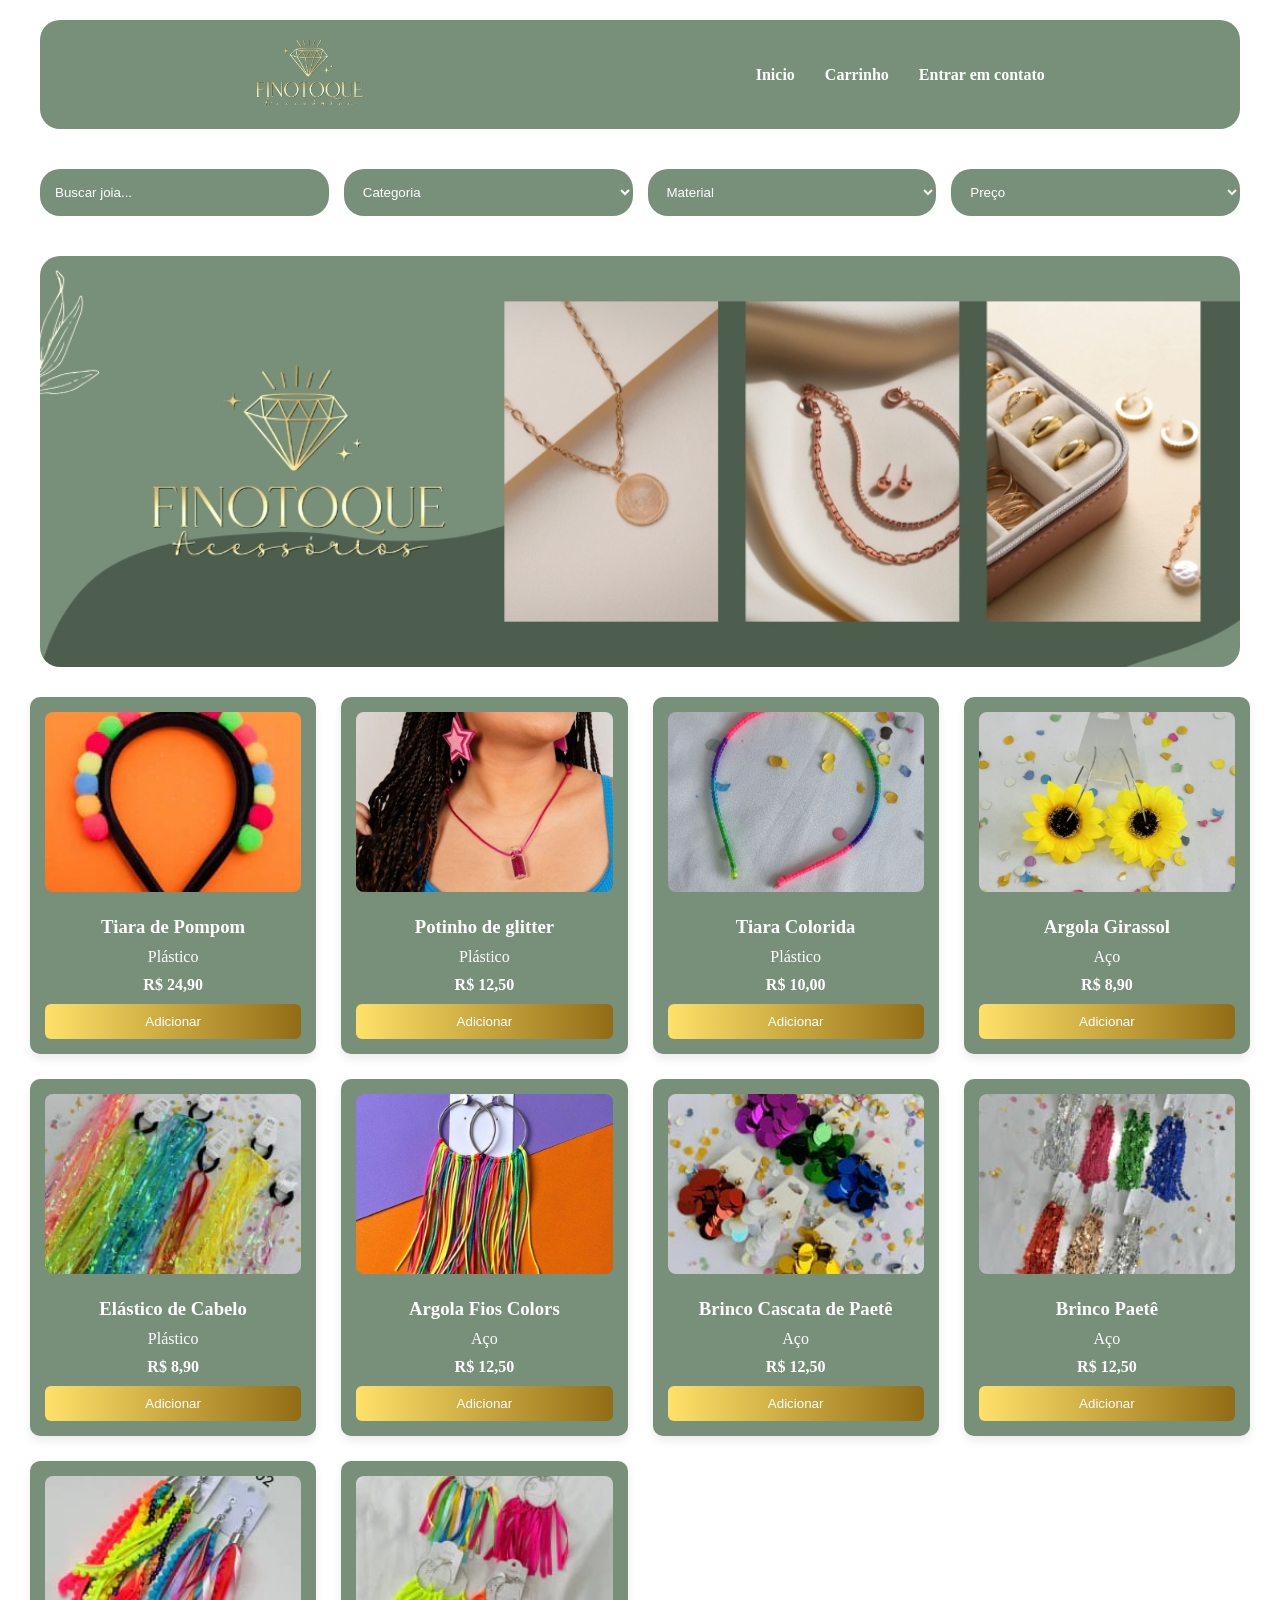
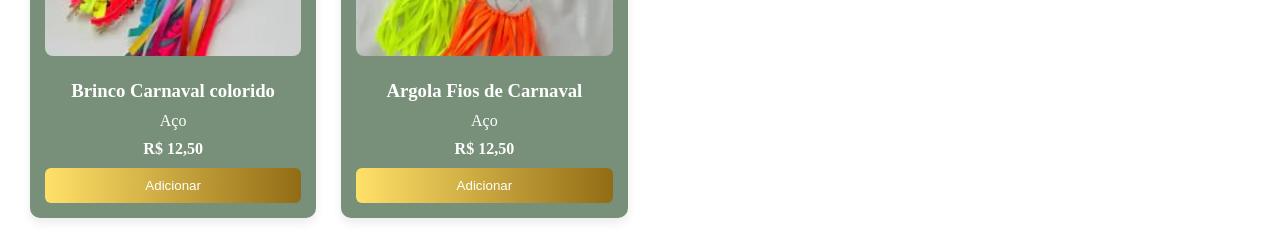
==== index.html @ a7746e14 "Adicionando Arquivos iniciais Ainda falta as animações e funcionalidades" ====
<!DOCTYPE html>
<html lang="pt-BR">
<head>
    <meta charset="UTF-8">
    <title>Finotoque Acessórios | Semijoias</title>
    <meta name="viewport" content="width=device-width, initial-scale=1.0">
    <link rel="stylesheet" href="css/style.css">
</head>
<body>

    <!-- Navbar -->
        <nav class="nav">
            <a href="#inicio" class="logo"><img src="img/logo.png" alt="Logo Finotoque Acessórios"></a>

            <button class="hamburguer"></button>

            <ul class="nav-list">
                <li><a href="index.html" class="roxo page">Inicio</a></li>
                <li><a href="cart.html" class="roxo">Carrinho</a></li>
                <li><a class="roxo abrir-modal">Entrar em contato</a></li>
            </ul>
        </nav>

<!-- FILTROS -->
<section class="filters">
    <input type="text" id="searchInput" placeholder="Buscar joia..." onkeyup="filterProducts()">

    <select id="categoryFilter" onchange="filterProducts()">
        <option value="">Categoria</option>
        <option value="anel">Anéis</option>
        <option value="colar">Colares</option>
        <option value="brinco">Brincos</option>
        <option value="pulseira">Pulseiras</option>
        <option value="tiara">Tiara</option>
    </select>

    <select id="materialFilter" onchange="filterProducts()">
        <option value="">Material</option>
        <option value="ouro">Folheado a Ouro</option>
        <option value="prata">Prata</option>
        <option value="aco">Aço Inox</option>
        <option value="plastico">Plástico</option>
    </select>

    <select id="priceFilter" onchange="filterProducts()">
        <option value="">Preço</option>
        <option value="0-100">Até R$100</option>
        <option value="100-200">R$100 a R$200</option>
        <option value="200+">Acima de R$200</option>
    </select>
</section>

<!-- Header -->
    <header class="header">
        <img src="img/banner.jpg" alt="Banner Finotoque Acessórios">
    </header>

<!-- PRODUTOS -->
<main class="products-grid">

    <div class="product-card"
        data-name="Tiara de Pompom"
        data-category="tiara"
        data-material="plastico"
        data-price="24.90">

        <div class="product-img"><img src="img/produtos/tiaradepompom.png" alt=""></div>
        <h3>Tiara de Pompom</h3>
        <p>Plástico</p>
        <span>R$ 24,90</span>
        <button class="adicionar" onclick="addToCart('Tiara de Pompom', 24.90)">Adicionar</button>
    </div>

    <div class="product-card"
        data-name="Potinho de glitter"
        data-category="tiara"
        data-material="plastico"
        data-price="12.50">

        <div class="product-img"><img src="img/produtos/Potinhodeglitter .png" alt=""></div>
        <h3>Potinho de glitter</h3>
        <p>Plástico</p>
        <span>R$ 12,50</span>
        <button class="adicionar" onclick="addToCart('Potinho de glitter', 12.5)">Adicionar</button>
    </div>

    <div class="product-card"
        data-name="Tiara Colorida"
        data-category="tiara"
        data-material="plastico"
        data-price="10">

        <div class="product-img"><img src="img/produtos/TiaraColorida.png" alt=""></div>
        <h3>Tiara Colorida</h3>
        <p>Plástico</p>
        <span>R$ 10,00</span>
        <button class="adicionar" onclick="addToCart('Tiara Colorida', 10)">Adicionar</button>
    </div>

    <div class="product-card"
        data-name="Argola Girassol"
        data-category="brinco"
        data-material="aço"
        data-price="8.9">

        <div class="product-img"><img src="img/produtos/ArgolaGirassol.png" alt=""></div>
        <h3>Argola Girassol</h3>
        <p>Aço</p>
        <span>R$ 8,90</span>
        <button class="adicionar" onclick="addToCart('Argola Girassol', 8.9)">Adicionar</button>
    </div>

    <div class="product-card"
        data-name="Elástico de Cabelo"
        data-category="tiara"
        data-material="plastico"
        data-price="8.9">

        <div class="product-img"><img src="img/produtos/ElasticoCabelo.png" alt=""></div>
        <h3>Elástico de Cabelo</h3>
        <p>Plástico</p>
        <span>R$ 8,90</span>
        <button class="adicionar" onclick="addToCart('Elástico de Cabelo', 8.9)">Adicionar</button>
    </div>

    <div class="product-card"
        data-name="Argola Fios Colors"
        data-category="brinco"
        data-material="aço"
        data-price="12.5">

        <div class="product-img"><img src="img/produtos/ArgolaFilColors.png" alt=""></div>
        <h3>Argola Fios Colors</h3>
        <p>Aço</p>
        <span>R$ 12,50</span>
        <button class="adicionar" onclick="addToCart('Argola Fios Colors', 12.5)">Adicionar</button>
    </div>

    <div class="product-card"
        data-name="Brinco Cascata de Paetê"
        data-category="brinco"
        data-material="aço"
        data-price="12.5">

        <div class="product-img"><img src="img/produtos/Brinco Cascata de paetê.png" alt=""></div>
        <h3>Brinco Cascata de Paetê</h3>
        <p>Aço</p>
        <span>R$ 12,50</span>
        <button class="adicionar" onclick="addToCart('Brinco Cascata de Paetê', 12.5)">Adicionar</button>
    </div>

    <div class="product-card"
        data-name="Brinco Paetê"
        data-category="brinco"
        data-material="aço"
        data-price="12.5">

        <div class="product-img"><img src="img/produtos/Brinco paetê .png" alt=""></div>
        <h3>Brinco Paetê</h3>
        <p>Aço</p>
        <span>R$ 12,50</span>
        <button class="adicionar" onclick="addToCart('Brinco Paetê', 12.5)">Adicionar</button>
    </div>

    <div class="product-card"
        data-name="Brinco Carnaval colorido "
        data-category="brinco"
        data-material="aço"
        data-price="12.5">

        <div class="product-img"><img src="img/produtos/Brinco Carnaval colorido .png" alt=""></div>
        <h3>Brinco Carnaval colorido</h3>
        <p>Aço</p>
        <span>R$ 12,50</span>
        <button class="adicionar" onclick="addToCart('Brinco Carnaval colorido ', 12.5)">Adicionar</button>
    </div>

    <div class="product-card"
        data-name="Argola Fios de Carnaval"
        data-category="brinco"
        data-material="aço"
        data-price="12.5">

        <div class="product-img"><img src="img/produtos/argola fios de carnaval .png" alt=""></div>
        <h3>Argola Fios de Carnaval</h3>
        <p>Aço</p>
        <span>R$ 12,50</span>
        <button class="adicionar" onclick="addToCart('Argola Fios de Carnaval ', 12.5)">Adicionar</button>
    </div>

</main>

<script src="js/app.js"></script>
</body>
</html>
---- css/style.css ----
@import url("base.css");

header{
    display: flex;
    display: flex;
    justify-content: center;
    width: 100%;
    padding: 0px 40px;
}

header img{
    width: 100%;
    height: 100%;
    object-fit: cover;
    border-radius: 20px;
}


.filters {
    display: grid;
    grid-template-columns: repeat(auto-fit, minmax(180px, 1fr));
    gap: 15px;
    padding: 20px;
    background: white;
    margin: 20px;
    border-radius: 8px;
}

.filters input,
.filters select {
    padding: 15px;
    border-radius: 20px;
    border: none;
    background-color: var(--verde);
    color: var(--branco);
}

.filters input::placeholder{
    color: var(--branco);
}

.products-grid {
    display: grid;
    grid-template-columns: repeat(auto-fit, minmax(240px, 1fr));
    gap: 25px;
    padding: 30px;
}

.product-card {
    background: var(--verde);
    color: var(--branco);
    border-radius: 10px;
    padding: 15px;
    text-align: center;
    box-shadow: 0 5px 10px rgba(0,0,0,0.08);
}

.product-img img{
    width: 100%;
    height: 180px;
    object-fit: cover;
    border-radius: 8px;
    margin-bottom: 10px;
}

.product-card h3 {
    margin: 10px 0;
}

.product-card span {
    display: block;
    font-weight: bold;
    margin: 10px 0;
}

.adicionar {
    background: #926C15;
    background: linear-gradient(-90deg, rgba(146, 108, 21, 1) 0%, rgba(255, 225, 105, 1) 100%);
    border: none;
    color: white;
    padding: 10px;
    width: 100%;
    border-radius: 6px;
    cursor: pointer;
    transition: 300ms;
}

.adicionar:hover {
    transform: scale(0.95);
}

.cart {
    padding: 30px;
}

.cart ul {
    list-style: none;
    margin-bottom: 20px;
}

.cart li {
    padding: 10px 0;
    border-bottom: 1px solid #ddd;
}

.remove-btn {
    background: #e74c3c;
    color: white;
    border: none;
    padding: 6px 10px;
    border-radius: 4px;
    cursor: pointer;
    font-size: 12px;
}

.remove-btn:hover {
    background: #c0392b;
}

.cart li {
    display: flex;
    justify-content: space-between;
    align-items: center;
}

.whatsapp-btn {
    background: #25d366;
    color: white;
    padding: 14px;
    border: none;
    border-radius: 6px;
    font-size: 16px;
    font-weight: bold;
    cursor: pointer;
    width: 100%;
    margin-top: 20px;
}

.whatsapp-btn:hover {
    background: #1ebe5b;
}
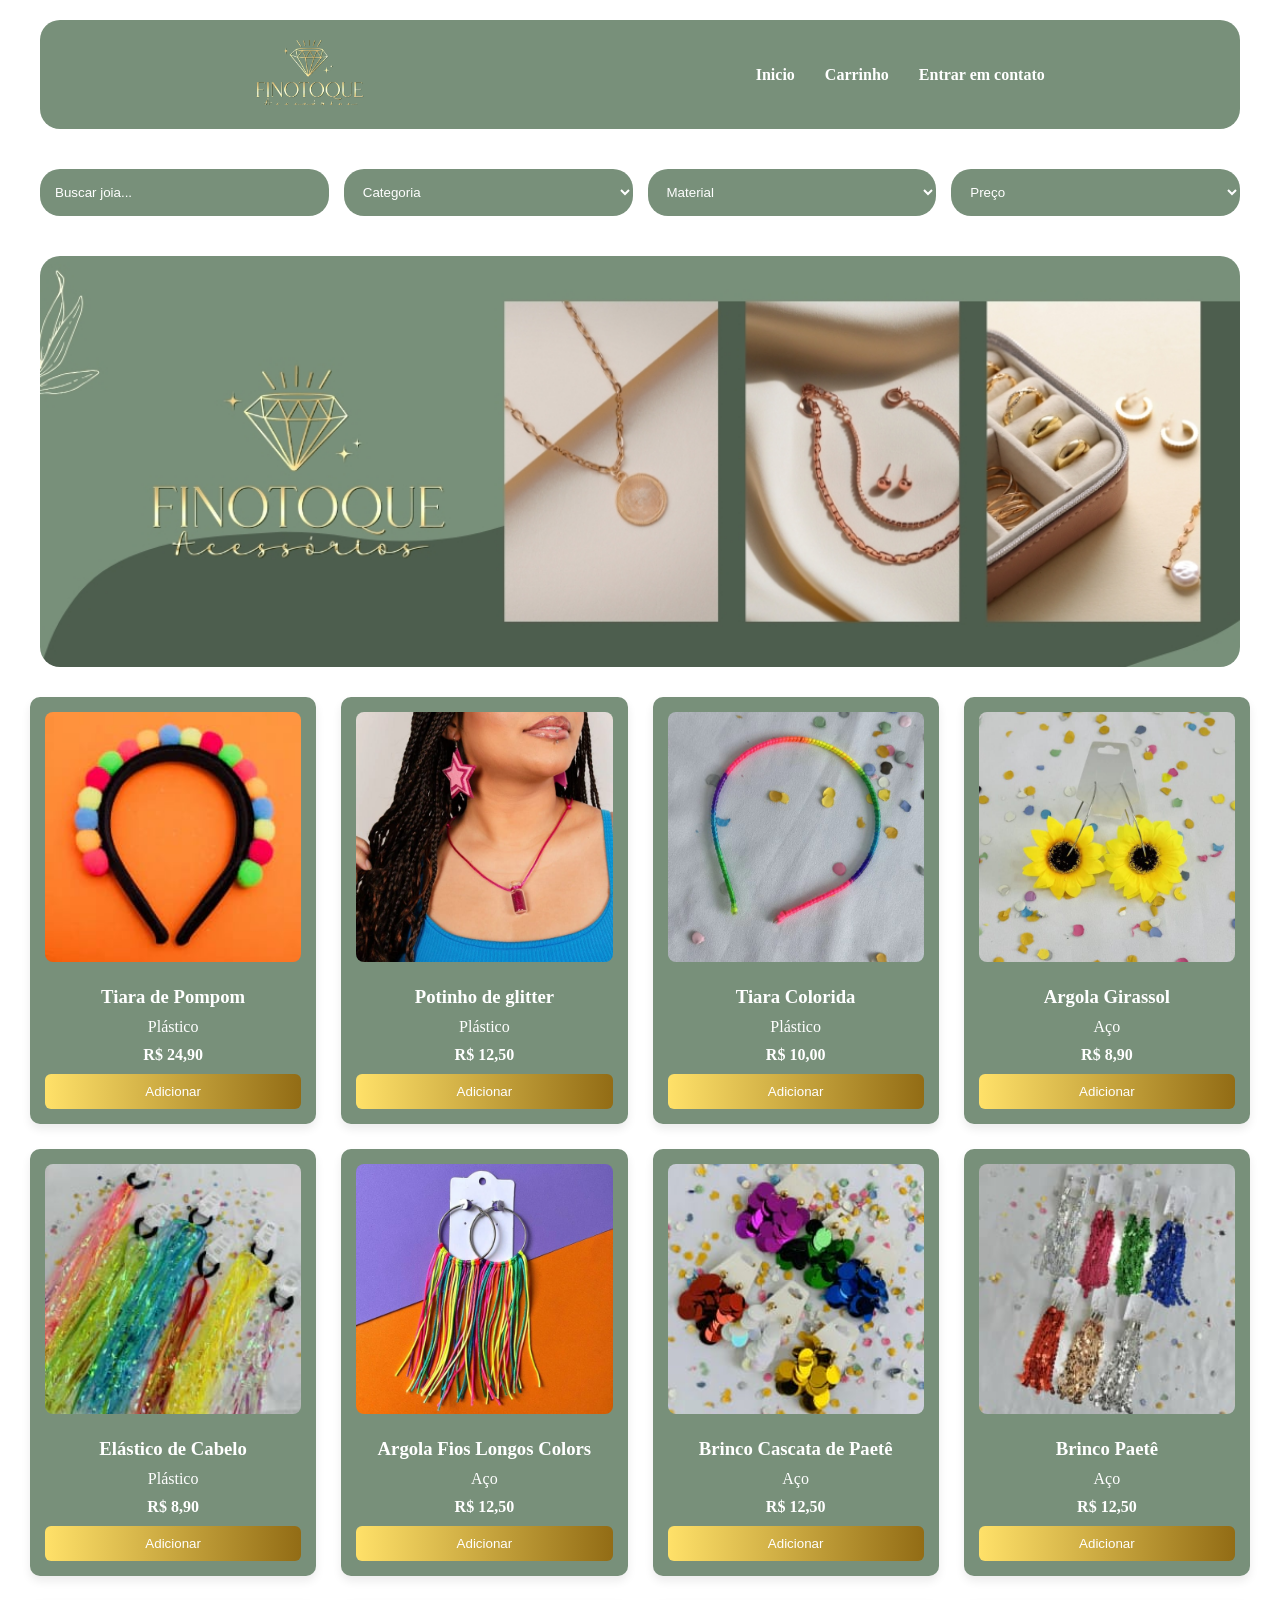
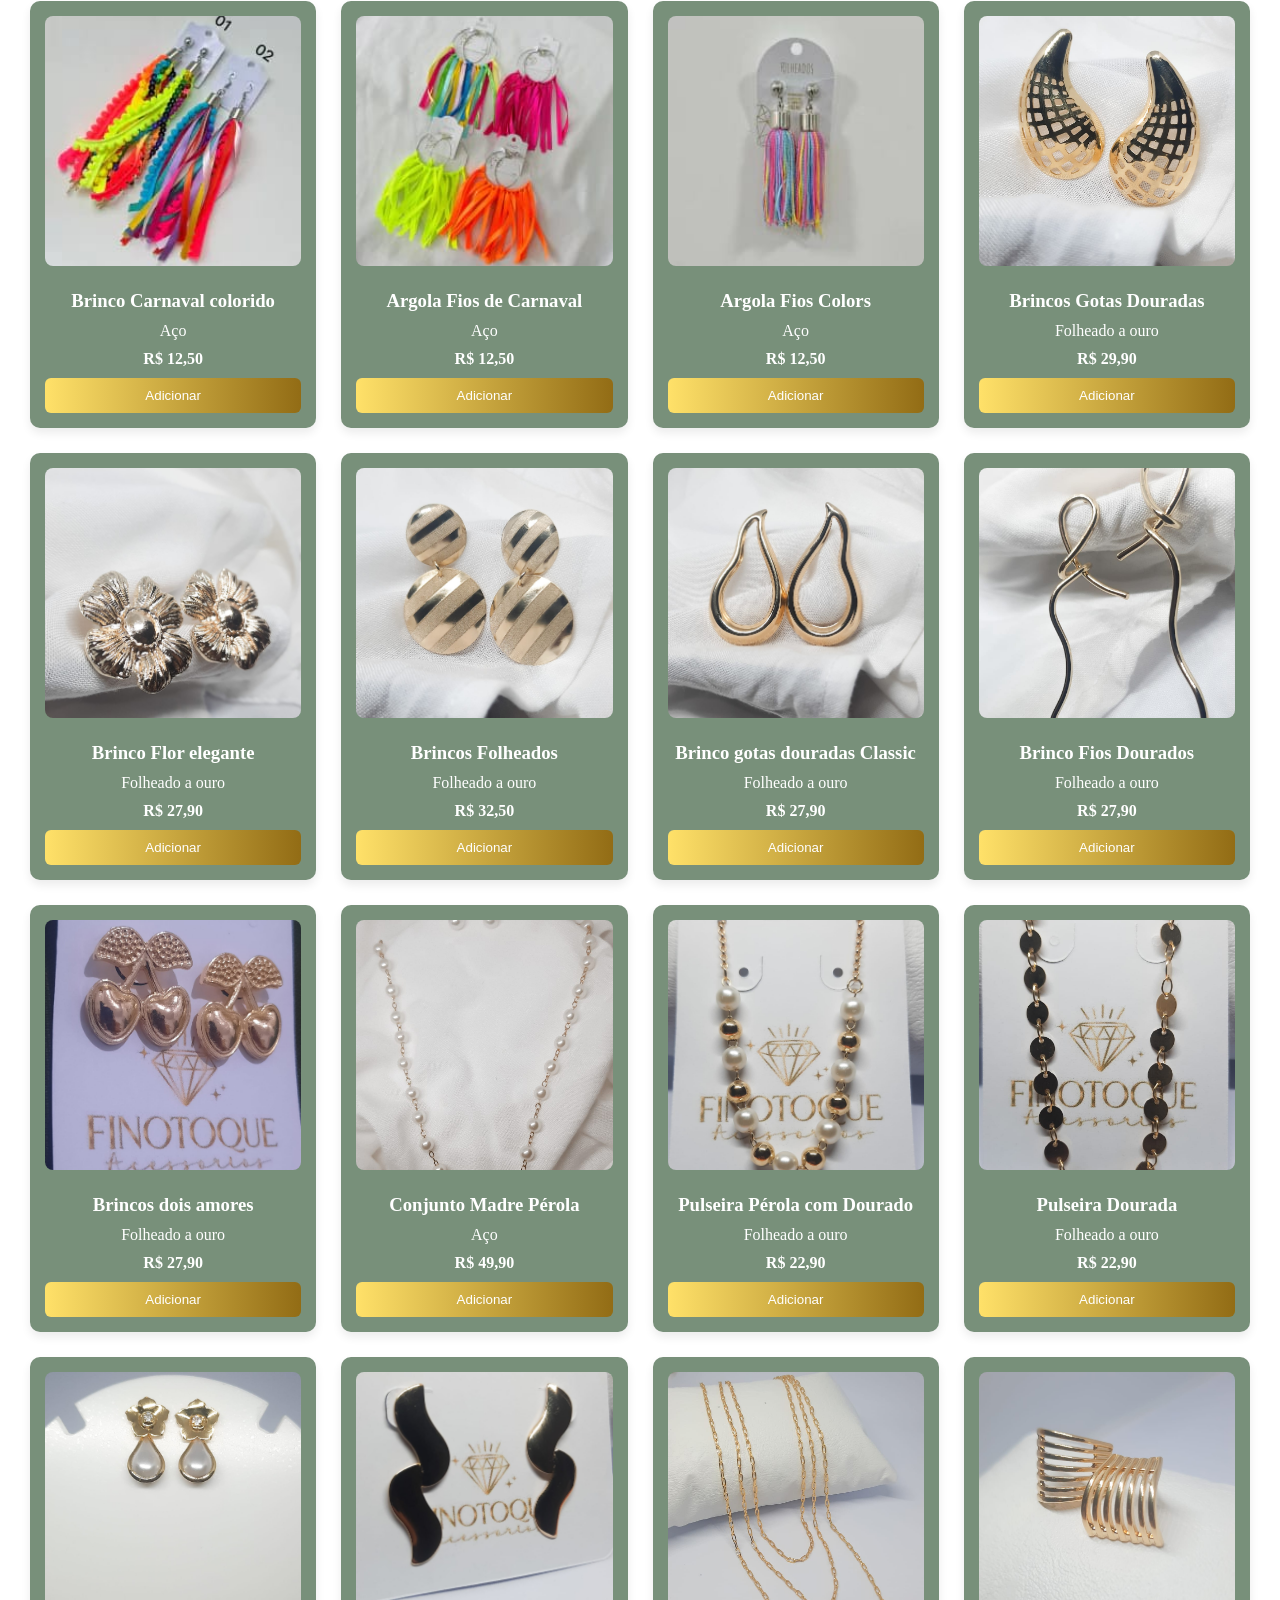
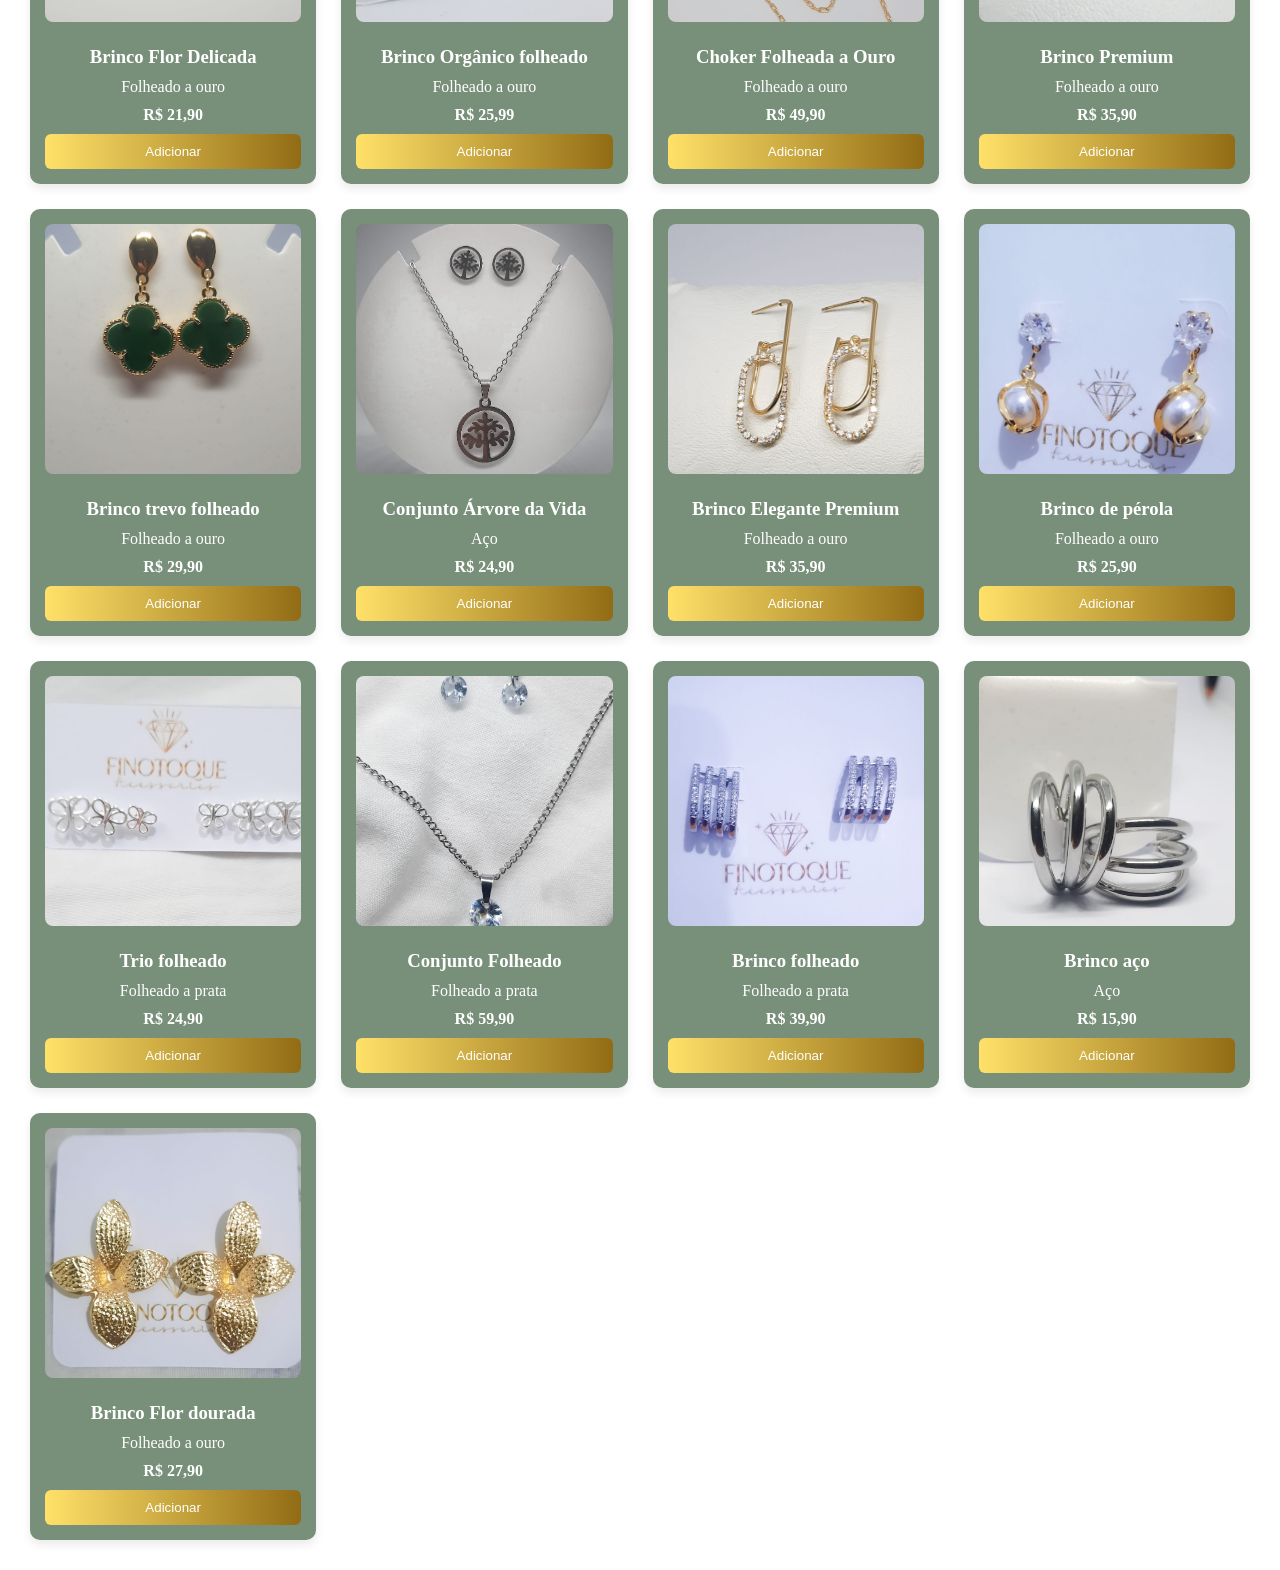
==== commit f9a4a112: "Adicionando produtos Falta ajustar fontes e icones" ====
--- a/index.html
+++ b/index.html
@@ -10,7 +10,7 @@
 
     <!-- Navbar -->
         <nav class="nav">
-            <a href="#inicio" class="logo"><img src="img/logo.png" alt="Logo Finotoque Acessórios"></a>
+            <a href="index.html" class="logo"><img src="img/logo.png" alt="Logo Finotoque Acessórios"></a>
 
             <button class="hamburguer"></button>
 
@@ -31,13 +31,14 @@
         <option value="colar">Colares</option>
         <option value="brinco">Brincos</option>
         <option value="pulseira">Pulseiras</option>
-        <option value="tiara">Tiara</option>
+        <option value="tiara">Tiaras</option>
+        <option value="conjunto">Conjuntos</option>
     </select>
 
     <select id="materialFilter" onchange="filterProducts()">
         <option value="">Material</option>
         <option value="ouro">Folheado a Ouro</option>
-        <option value="prata">Prata</option>
+        <option value="prata">Folheado a Prata</option>
         <option value="aco">Aço Inox</option>
         <option value="plastico">Plástico</option>
     </select>
@@ -124,16 +125,16 @@
     </div>
 
     <div class="product-card"
-        data-name="Argola Fios Colors"
+        data-name="Argola Fios Longos Colors"
         data-category="brinco"
         data-material="aço"
         data-price="12.5">
 
         <div class="product-img"><img src="img/produtos/ArgolaFilColors.png" alt=""></div>
-        <h3>Argola Fios Colors</h3>
-        <p>Aço</p>
-        <span>R$ 12,50</span>
-        <button class="adicionar" onclick="addToCart('Argola Fios Colors', 12.5)">Adicionar</button>
+        <h3>Argola Fios Longos Colors</h3>
+        <p>Aço</p>
+        <span>R$ 12,50</span>
+        <button class="adicionar" onclick="addToCart('Argola Fios Longos Colors', 12.5)">Adicionar</button>
     </div>
 
     <div class="product-card"
@@ -186,6 +187,305 @@
         <p>Aço</p>
         <span>R$ 12,50</span>
         <button class="adicionar" onclick="addToCart('Argola Fios de Carnaval ', 12.5)">Adicionar</button>
+    </div>
+
+    <div class="product-card"
+        data-name="Argola Fios Colors"
+        data-category="brinco"
+        data-material="aço"
+        data-price="12.5">
+
+        <div class="product-img"><img src="img/produtos/Argolas fios colors.png" alt=""></div>
+        <h3>Argola Fios Colors</h3>
+        <p>Aço</p>
+        <span>R$ 12,50</span>
+        <button class="adicionar" onclick="addToCart('Argola Fios Colors', 12.5)">Adicionar</button>
+    </div>
+
+    <div class="product-card"
+        data-name="Brincos Gotas Douradas"
+        data-category="brinco"
+        data-material="ouro"
+        data-price="29.9">
+
+        <div class="product-img"><img src="img/produtos2/BrincosGotasDouradas.png" alt=""></div>
+        <h3>Brincos Gotas Douradas</h3>
+        <p>Folheado a ouro</p>
+        <span>R$ 29,90</span>
+        <button class="adicionar" onclick="addToCart('Brincos Gotas Douradas', 29.9)">Adicionar</button>
+    </div>
+
+    <div class="product-card"
+        data-name="Brinco Flor elegante"
+        data-category="brinco"
+        data-material="ouro"
+        data-price="27.9">
+
+        <div class="product-img"><img src="img/produtos2/Flor elegante.png" alt=""></div>
+        <h3>Brinco Flor elegante</h3>
+        <p>Folheado a ouro</p>
+        <span>R$ 27,90</span>
+        <button class="adicionar" onclick="addToCart('Brinco Flor elegante', 27.9)">Adicionar</button>
+    </div>
+
+    <div class="product-card"
+        data-name="Brincos Folheados"
+        data-category="brinco"
+        data-material="ouro"
+        data-price="32.5">
+
+        <div class="product-img"><img src="img/produtos2/brincosFolheados.png" alt=""></div>
+        <h3>Brincos Folheados</h3>
+        <p>Folheado a ouro</p>
+        <span>R$ 32,50</span>
+        <button class="adicionar" onclick="addToCart('Brincos Folheados', 32.5)">Adicionar</button>
+    </div>
+
+    <div class="product-card"
+        data-name="Brinco gotas douradas Classic"
+        data-category="brinco"
+        data-material="ouro"
+        data-price="27.9">
+
+        <div class="product-img"><img src="img/produtos2/Brinco gotas douradas Classic.png" alt=""></div>
+        <h3>Brinco gotas douradas Classic</h3>
+        <p>Folheado a ouro</p>
+        <span>R$ 27,90</span>
+        <button class="adicionar" onclick="addToCart('Brinco gotas douradas Classic', 27.9)">Adicionar</button>
+    </div>
+
+    <div class="product-card"
+        data-name="Brinco Fios Dourados"
+        data-category="brinco"
+        data-material="ouro"
+        data-price="27.9">
+
+        <div class="product-img"><img src="img/produtos2/Brinco Fios Dourados.png" alt=""></div>
+        <h3>Brinco Fios Dourados</h3>
+        <p>Folheado a ouro</p>
+        <span>R$ 27,90</span>
+        <button class="adicionar" onclick="addToCart('Brinco Fios Dourados', 27.9)">Adicionar</button>
+    </div>
+
+    <div class="product-card"
+        data-name="Brincos dois amores"
+        data-category="brinco"
+        data-material="ouro"
+        data-price="27.9">
+
+        <div class="product-img"><img src="img/produtos2/Brincos dois amores.png" alt=""></div>
+        <h3>Brincos dois amores</h3>
+        <p>Folheado a ouro</p>
+        <span>R$ 27,90</span>
+        <button class="adicionar" onclick="addToCart('Brincos dois amores', 27.9)">Adicionar</button>
+    </div>
+
+    <div class="product-card"
+        data-name="Conjunto Madre Pérola"
+        data-category="conjunto"
+        data-material="aço"
+        data-price="49.9">
+
+        <div class="product-img"><img src="img/produtos2/Conjunto Madre Pérola.png" alt=""></div>
+        <h3>Conjunto Madre Pérola</h3>
+        <p>Aço</p>
+        <span>R$ 49,90</span>
+        <button class="adicionar" onclick="addToCart('Conjunto Madre Pérola', 49.9)">Adicionar</button>
+    </div>
+
+    <div class="product-card"
+        data-name="Pulseira Pérola com Dourado"
+        data-category="pulseira"
+        data-material="ouro"
+        data-price="22.9">
+
+        <div class="product-img"><img src="img/produtos2/pulseira pérola com dourado.png" alt=""></div>
+        <h3>Pulseira Pérola com Dourado</h3>
+        <p>Folheado a ouro</p>
+        <span>R$ 22,90</span>
+        <button class="adicionar" onclick="addToCart('Pulseira Pérola com Dourado', 22.9)">Adicionar</button>
+    </div>
+
+    <div class="product-card"
+        data-name="Pulseira Dourada"
+        data-category="pulseira"
+        data-material="ouro"
+        data-price="22.9">
+
+        <div class="product-img"><img src="img/produtos2/pulseiraDourada.png" alt=""></div>
+        <h3>Pulseira Dourada</h3>
+        <p>Folheado a ouro</p>
+        <span>R$ 22,90</span>
+        <button class="adicionar" onclick="addToCart('Pulseira Dourada', 22.9)">Adicionar</button>
+    </div>
+
+    <div class="product-card"
+        data-name="Brinco Flor Delicada"
+        data-category="brinco"
+        data-material="ouro"
+        data-price="21.9">
+
+        <div class="product-img"><img src="img/produtos2/Flor delicada.png" alt=""></div>
+        <h3>Brinco Flor Delicada</h3>
+        <p>Folheado a ouro</p>
+        <span>R$ 21,90</span>
+        <button class="adicionar" onclick="addToCart('Brinco Flor Delicada', 21.9)">Adicionar</button>
+    </div>
+
+    <div class="product-card"
+        data-name="Brinco Orgânico folheado "
+        data-category="brinco"
+        data-material="ouro"
+        data-price="25.99">
+
+        <div class="product-img"><img src="img/produtos2/Brinco Orgânico folheado .png" alt=""></div>
+        <h3>Brinco Orgânico folheado </h3>
+        <p>Folheado a ouro</p>
+        <span>R$ 25,99</span>
+        <button class="adicionar" onclick="addToCart('Brinco Orgânico folheado ', 25.99)">Adicionar</button>
+    </div>
+
+    <div class="product-card"
+        data-name="Choker Folheada a Ouro"
+        data-category="colar"
+        data-material="ouro"
+        data-price="49.9">
+
+        <div class="product-img"><img src="img/produtos2/choker folheada a ouro.png" alt=""></div>
+        <h3>Choker Folheada a Ouro</h3>
+        <p>Folheado a ouro</p>
+        <span>R$ 49,90</span>
+        <button class="adicionar" onclick="addToCart('Choker Folheada a Ouro', 49.9)">Adicionar</button>
+    </div>
+
+    <div class="product-card"
+        data-name="Brinco Premium "
+        data-category="brinco"
+        data-material="ouro"
+        data-price="35.9">
+
+        <div class="product-img"><img src="img/produtos2/Brinco Premium .png" alt=""></div>
+        <h3>Brinco Premium </h3>
+        <p>Folheado a ouro</p>
+        <span>R$ 35,90</span>
+        <button class="adicionar" onclick="addToCart('Brinco Premium ', 35.9)">Adicionar</button>
+    </div>
+
+    <div class="product-card"
+        data-name="Brinco trevo folheado"
+        data-category="brinco"
+        data-material="ouro"
+        data-price="29.9">
+
+        <div class="product-img"><img src="img/produtos2/Brinco trevo folheado.png" alt=""></div>
+        <h3>Brinco trevo folheado</h3>
+        <p>Folheado a ouro</p>
+        <span>R$ 29,90</span>
+        <button class="adicionar" onclick="addToCart('Brinco trevo folheado', 29.9)">Adicionar</button>
+    </div>
+
+    <div class="product-card"
+        data-name="Conjunto Árvore da Vida"
+        data-category="conjunto"
+        data-material="aço"
+        data-price="24.9">
+
+        <div class="product-img"><img src="img/produtos2/conjunto em aço Inox árvore da vida.png" alt=""></div>
+        <h3>Conjunto Árvore da Vida</h3>
+        <p>Aço</p>
+        <span>R$ 24,90</span>
+        <button class="adicionar" onclick="addToCart('Conjunto Árvore da Vida', 24.9)">Adicionar</button>
+    </div>
+
+    <div class="product-card"
+        data-name="Brinco Elegante Premium"
+        data-category="brinco"
+        data-material="ouro"
+        data-price="35.9">
+
+        <div class="product-img"><img src="img/produtos2/Brinco Elegante Premium.png" alt=""></div>
+        <h3>Brinco Elegante Premium</h3>
+        <p>Folheado a ouro</p>
+        <span>R$ 35,90</span>
+        <button class="adicionar" onclick="addToCart('Brinco Elegante Premium', 35.9)">Adicionar</button>
+    </div>
+
+    <div class="product-card"
+        data-name="Brinco de pérola "
+        data-category="brinco"
+        data-material="ouro"
+        data-price="25.9">
+
+        <div class="product-img"><img src="img/produtos2/Brinco de pérola .png" alt=""></div>
+        <h3>Brinco de pérola </h3>
+        <p>Folheado a ouro</p>
+        <span>R$ 25,90</span>
+        <button class="adicionar" onclick="addToCart('Brinco de pérola ', 25.9)">Adicionar</button>
+    </div>
+
+    <div class="product-card"
+        data-name="Trio folheado"
+        data-category="brinco"
+        data-material="prata"
+        data-price="24.9">
+
+        <div class="product-img"><img src="img/produtos2/Trio folheado.png" alt=""></div>
+        <h3>Trio folheado</h3>
+        <p>Folheado a prata</p>
+        <span>R$ 24,90</span>
+        <button class="adicionar" onclick="addToCart('Trio folheado', 24.9)">Adicionar</button>
+    </div>
+
+    <div class="product-card"
+        data-name="Conjunto Folheado"
+        data-category="conjunto"
+        data-material="prata"
+        data-price="59.9">
+
+        <div class="product-img"><img src="img/produtos2/ConjuntoFolheadoPrata.png" alt=""></div>
+        <h3>Conjunto Folheado</h3>
+        <p>Folheado a prata</p>
+        <span>R$ 59,90</span>
+        <button class="adicionar" onclick="addToCart('Conjunto Folheado', 59.9)">Adicionar</button>
+    </div>
+
+    <div class="product-card"
+        data-name="Brinco folheado"
+        data-category="brinco"
+        data-material="prata"
+        data-price="39.9">
+
+        <div class="product-img"><img src="img/produtos2/BrincoFolheadoPrata.png" alt=""></div>
+        <h3>Brinco folheado</h3>
+        <p>Folheado a prata</p>
+        <span>R$ 39,90</span>
+        <button class="adicionar" onclick="addToCart('Brinco folheado', 39.9)">Adicionar</button>
+    </div>
+
+    <div class="product-card"
+        data-name="Brinco aço"
+        data-category="brinco"
+        data-material="aço"
+        data-price="15.9">
+
+        <div class="product-img"><img src="img/produtos2/BrincoAço.png" alt=""></div>
+        <h3>Brinco aço</h3>
+        <p>Aço</p>
+        <span>R$ 15,90</span>
+        <button class="adicionar" onclick="addToCart('Brinco aço', 15.9)">Adicionar</button>
+    </div>
+
+    <div class="product-card"
+        data-name="Brinco Flor dourada"
+        data-category="brinco"
+        data-material="ouro"
+        data-price="27.9">
+
+        <div class="product-img"><img src="img/produtos2/flor dourada.png" alt=""></div>
+        <h3>Brinco Flor dourada</h3>
+        <p>Folheado a ouro</p>
+        <span>R$ 27,90</span>
+        <button class="adicionar" onclick="addToCart('Brinco Flor dourada', 27.9)">Adicionar</button>
     </div>
 
 </main>
--- a/css/style.css
+++ b/css/style.css
@@ -57,7 +57,7 @@
 
 .product-img img{
     width: 100%;
-    height: 180px;
+    height: 250px;
     object-fit: cover;
     border-radius: 8px;
     margin-bottom: 10px;
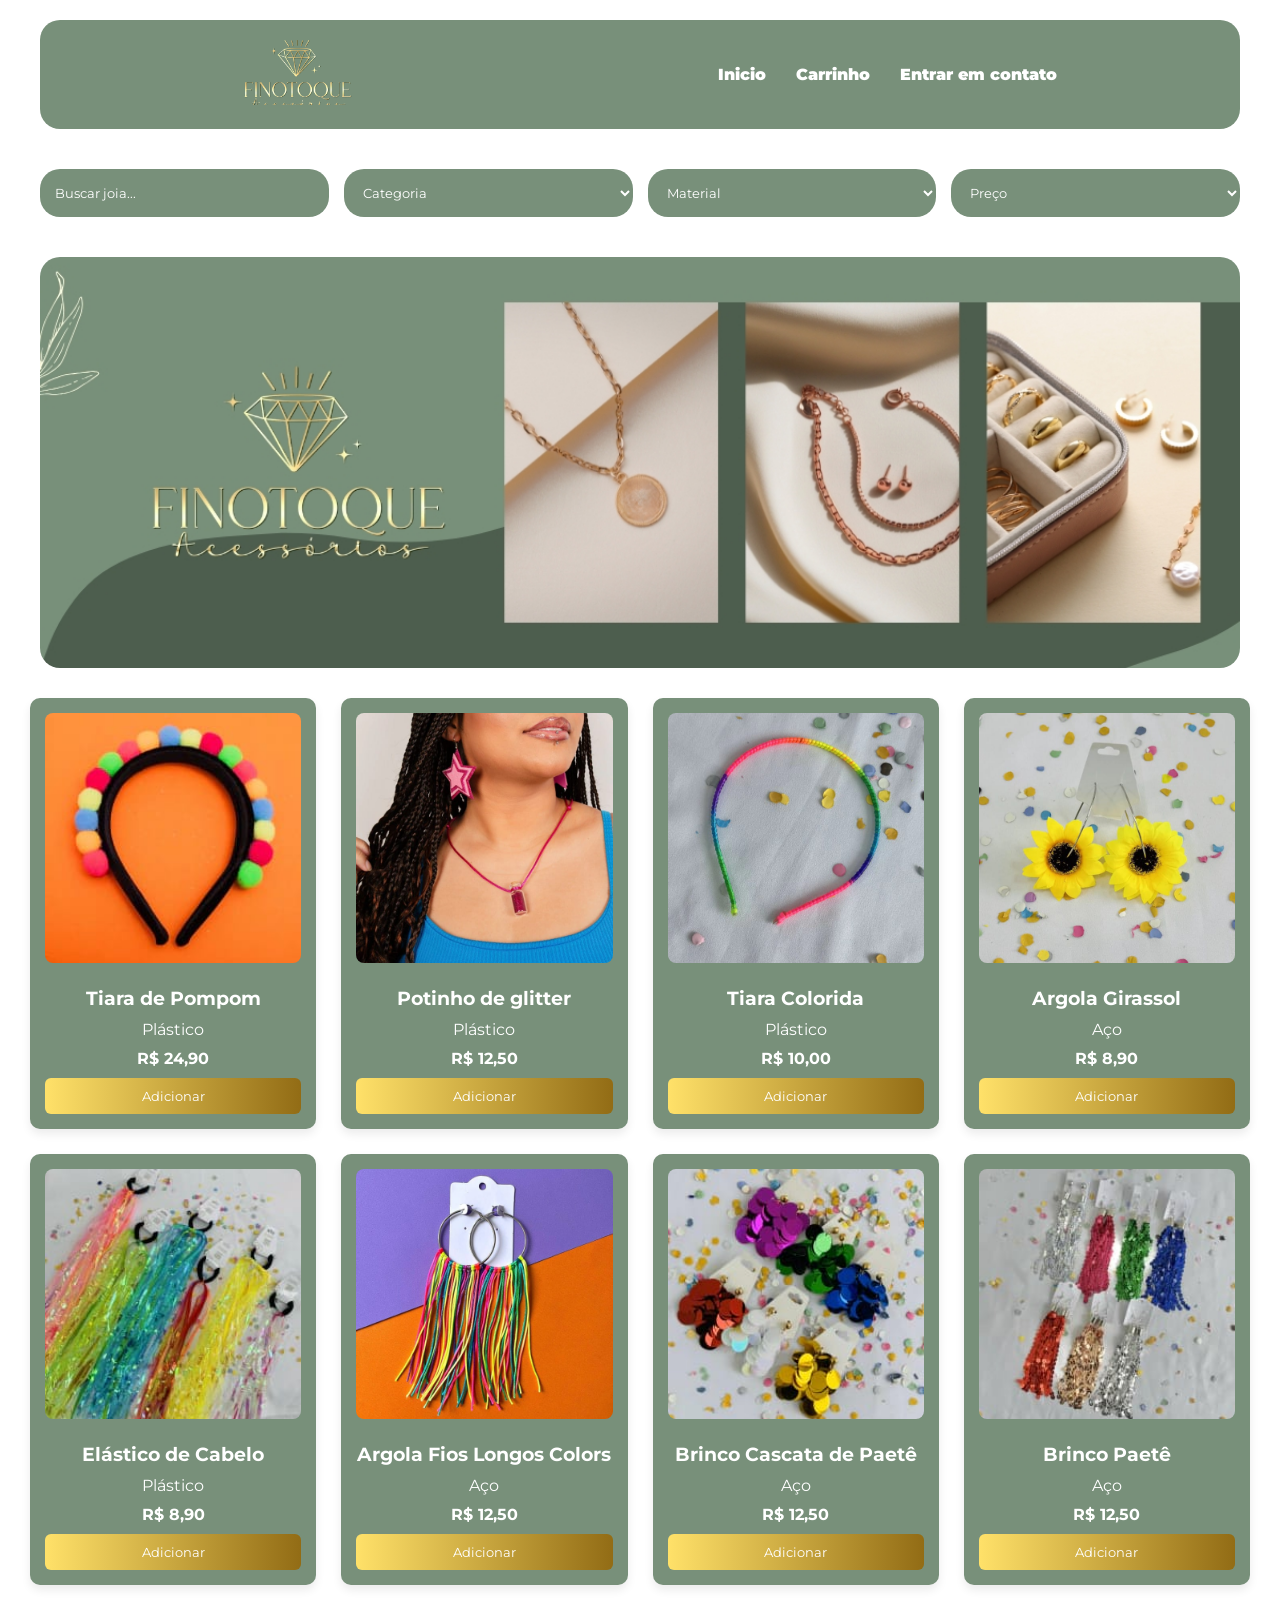
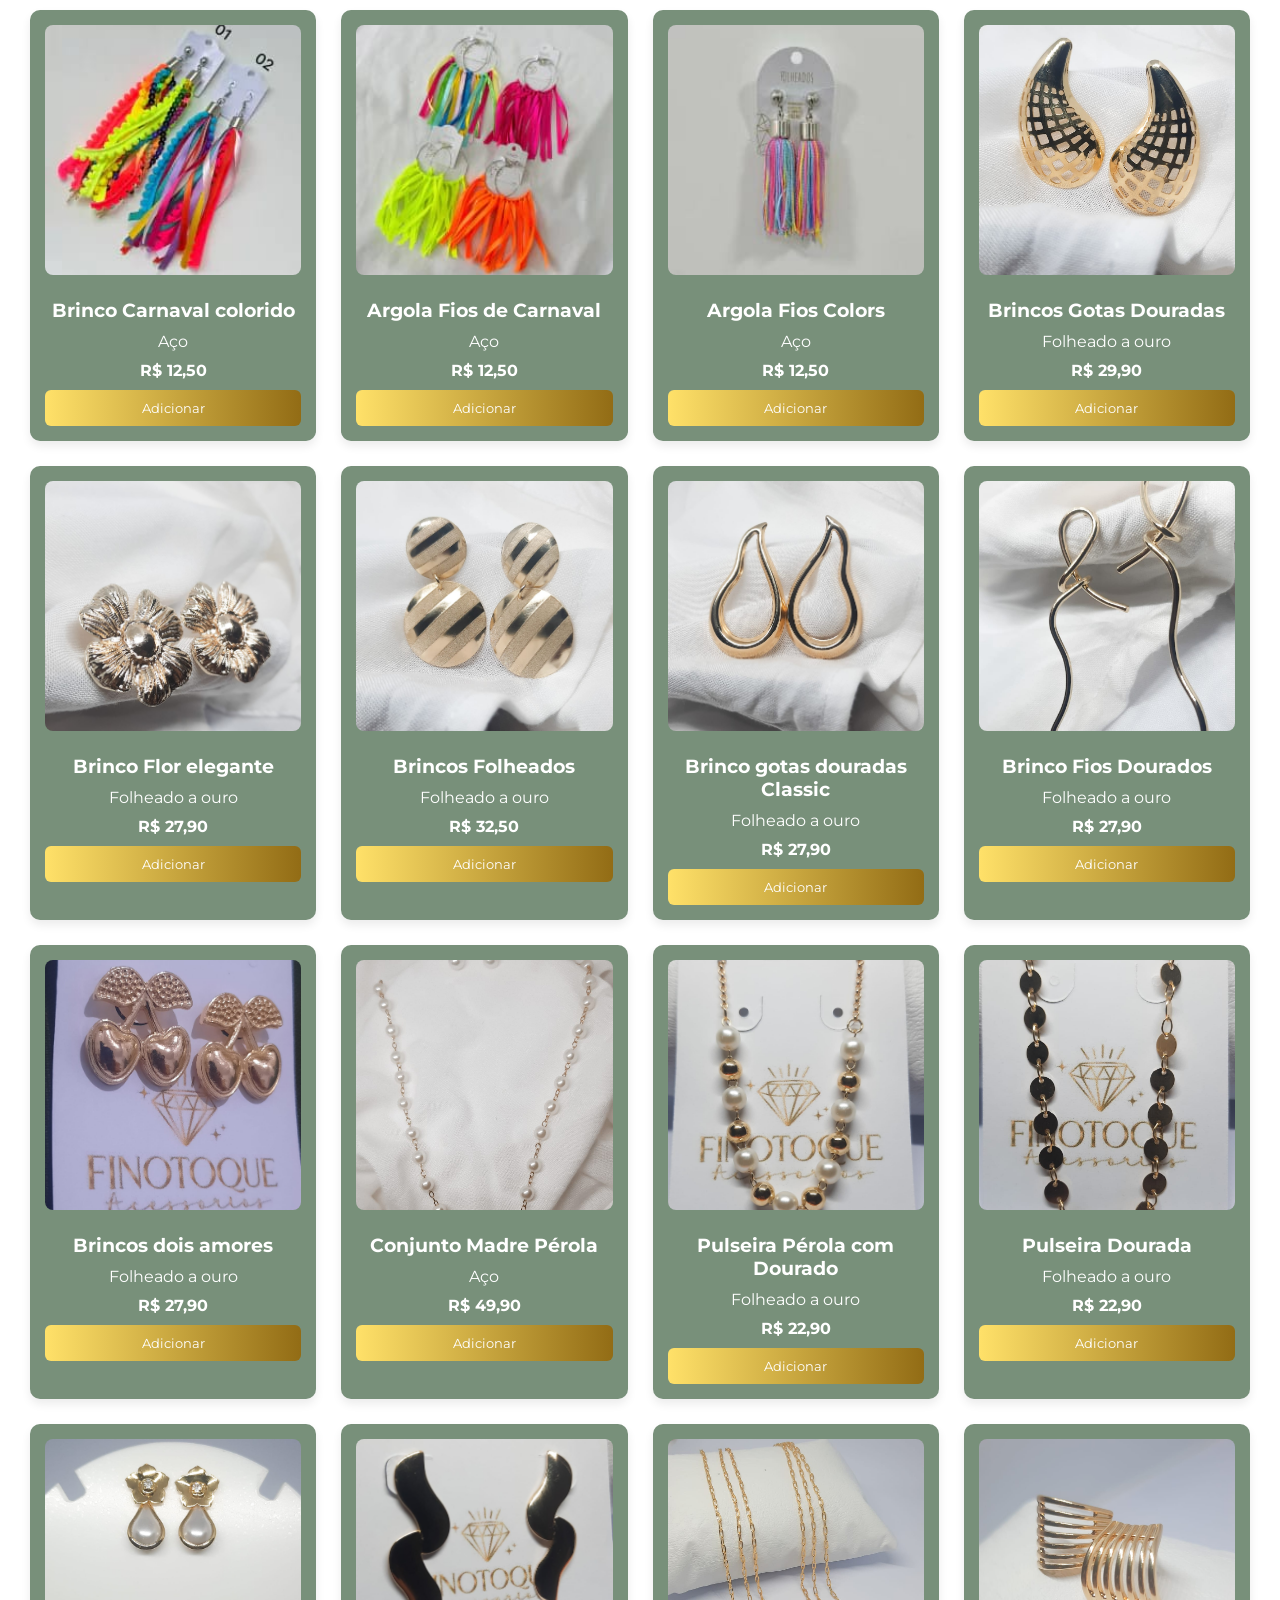
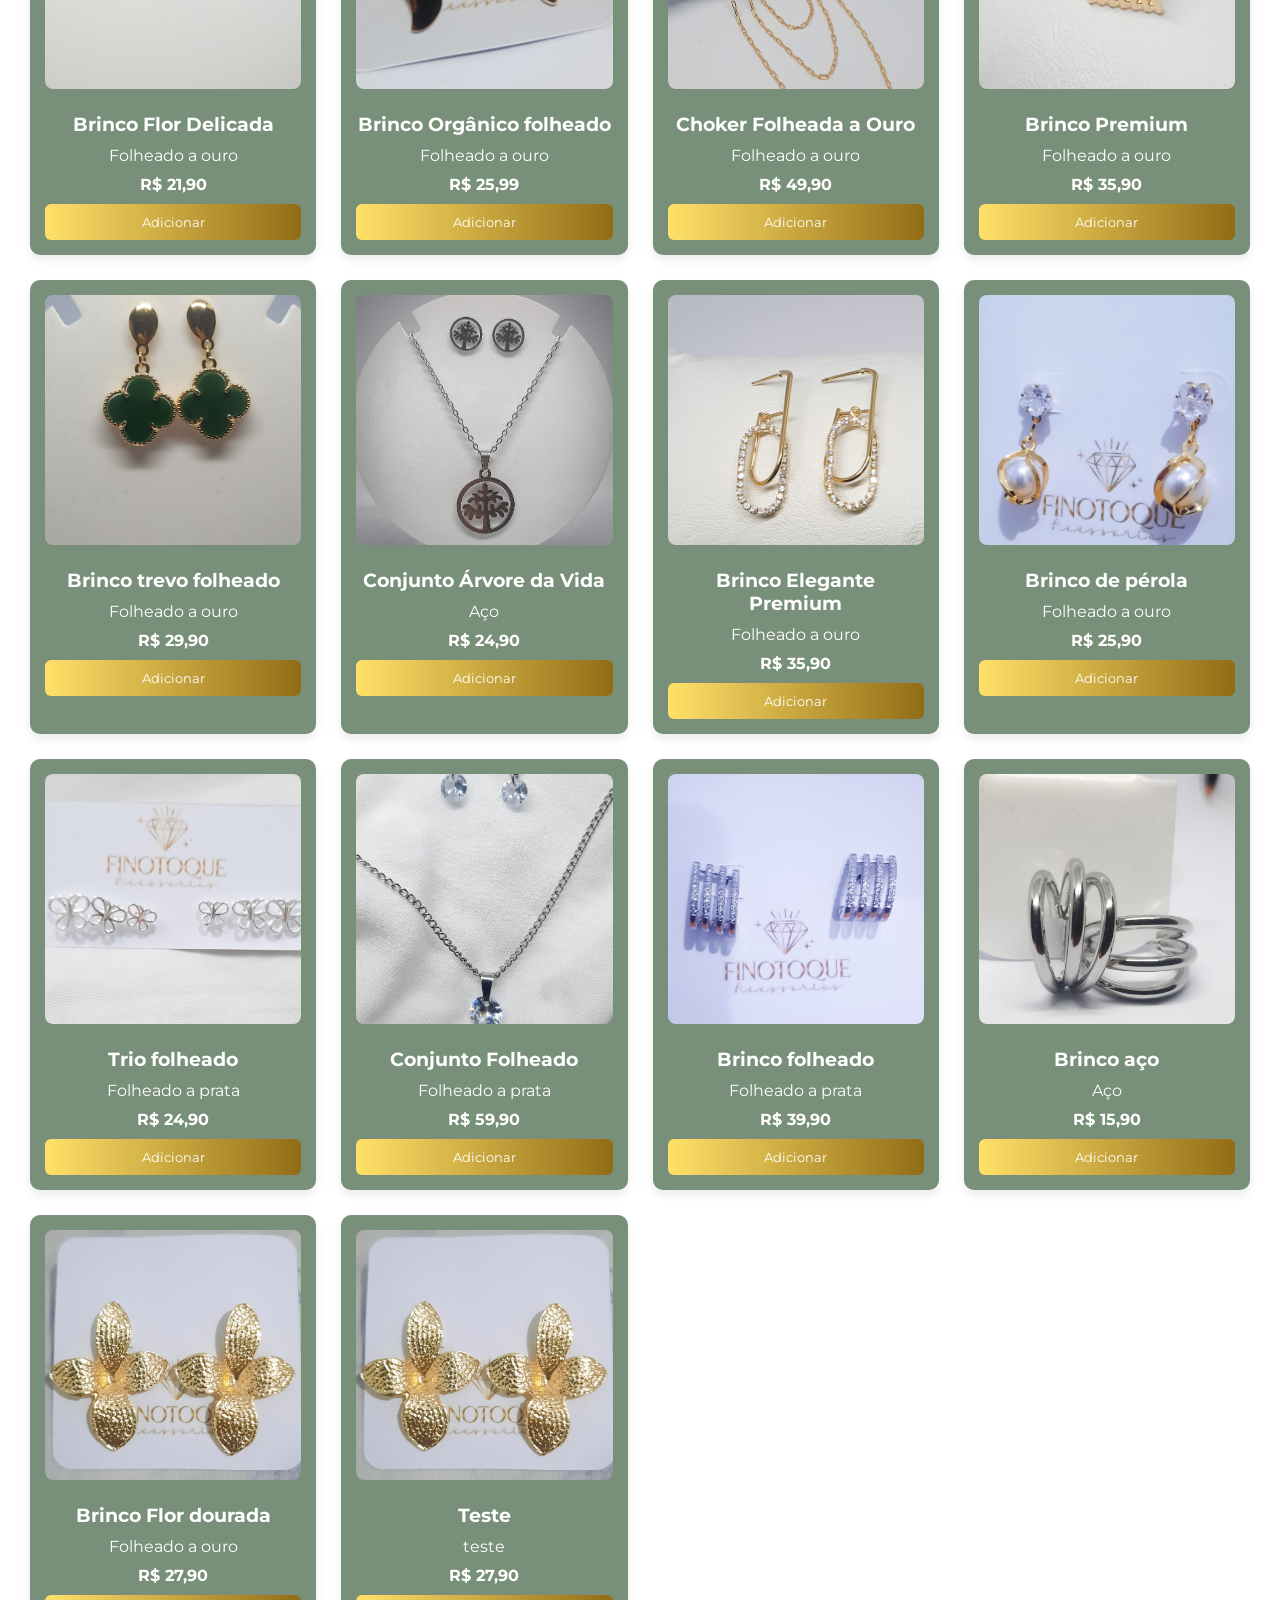
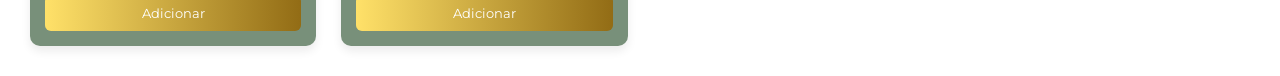
==== commit 1256468f: "Teste para o vídeo Adicionando produtos do carnaval 09/02/26" ====
--- a/index.html
+++ b/index.html
@@ -488,8 +488,22 @@
         <button class="adicionar" onclick="addToCart('Brinco Flor dourada', 27.9)">Adicionar</button>
     </div>
 
+    <div class="product-card"
+        data-name="Brinco Flor dourada"
+        data-category="brinco"
+        data-material="ouro"
+        data-price="27.9">
+
+        <div class="product-img"><img src="img/produtos2/flor dourada.png" alt=""></div>
+        <h3>Teste</h3>
+        <p>teste</p>
+        <span>R$ 27,90</span>
+        <button class="adicionar" onclick="addToCart('Brinco Flor dourada', 27.9)">Adicionar</button>
+    </div>
+
 </main>
 
 <script src="js/app.js"></script>
 </body>
 </html>
+
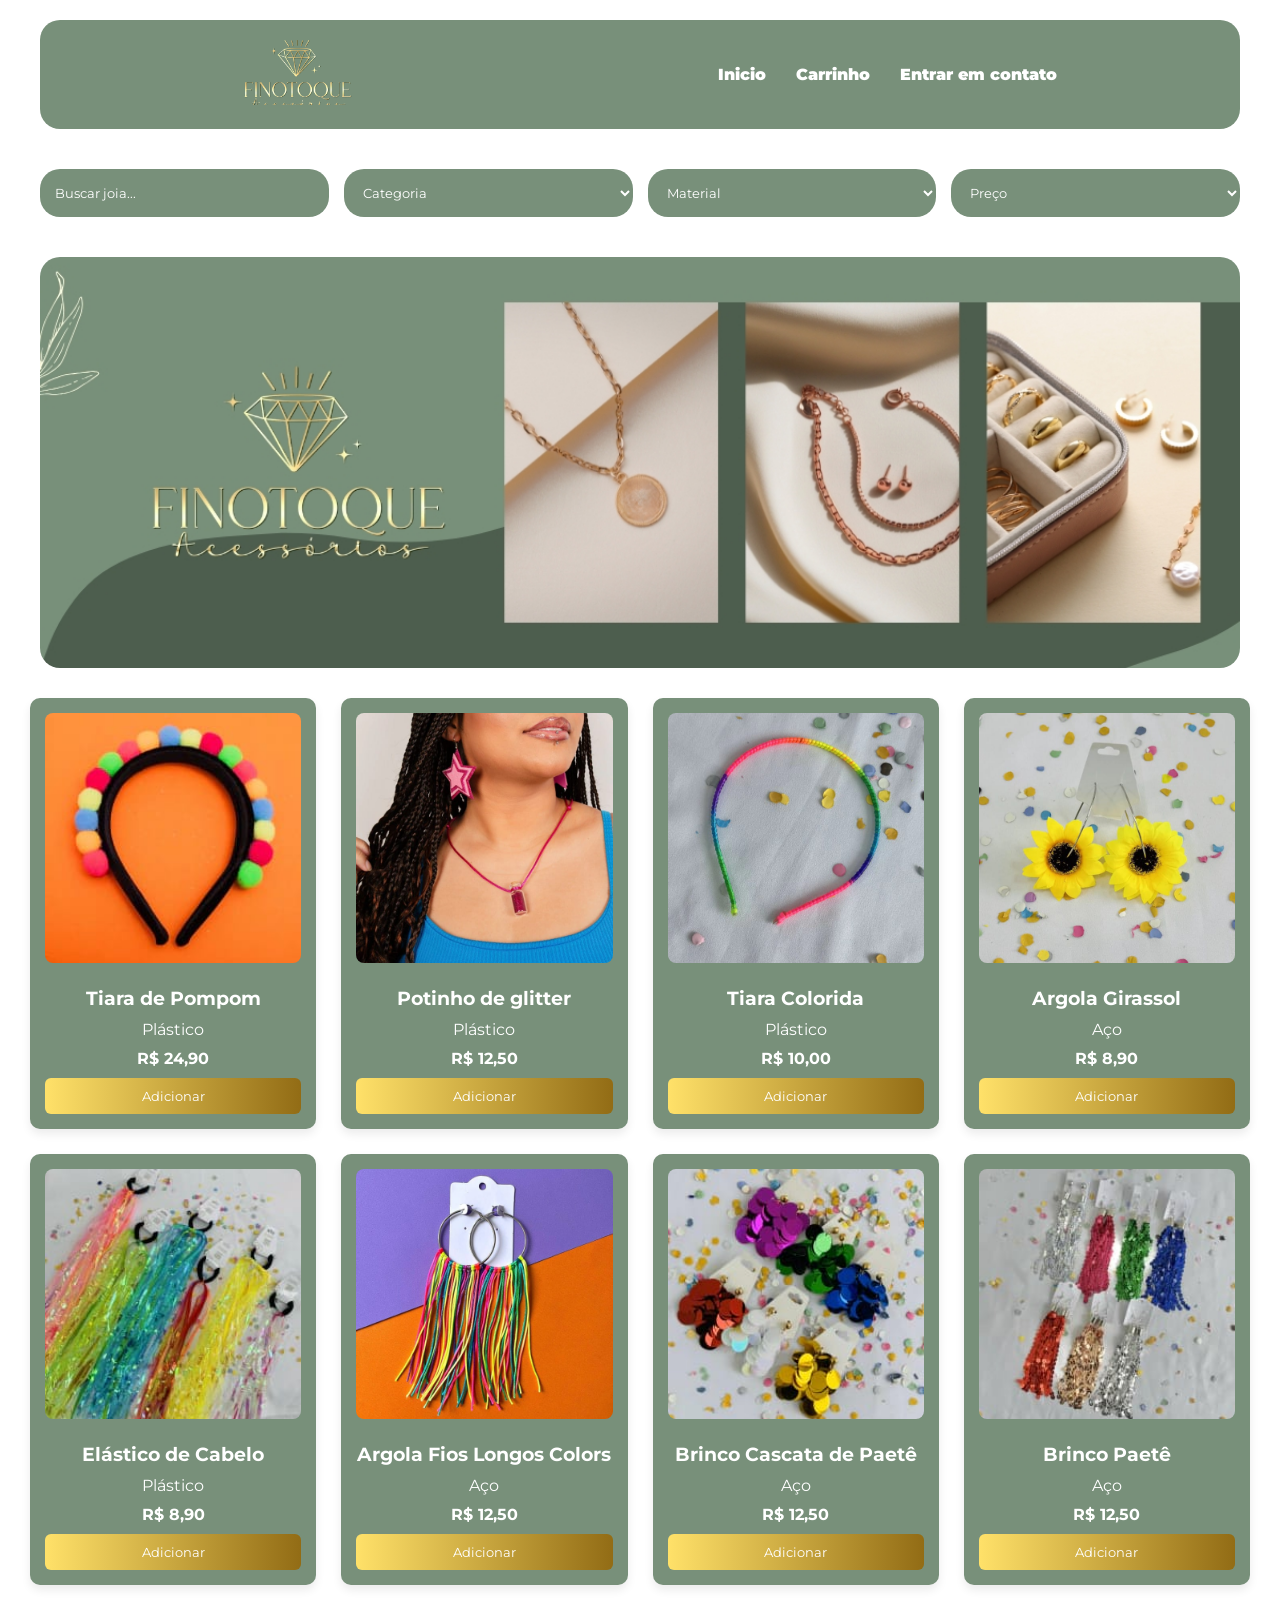
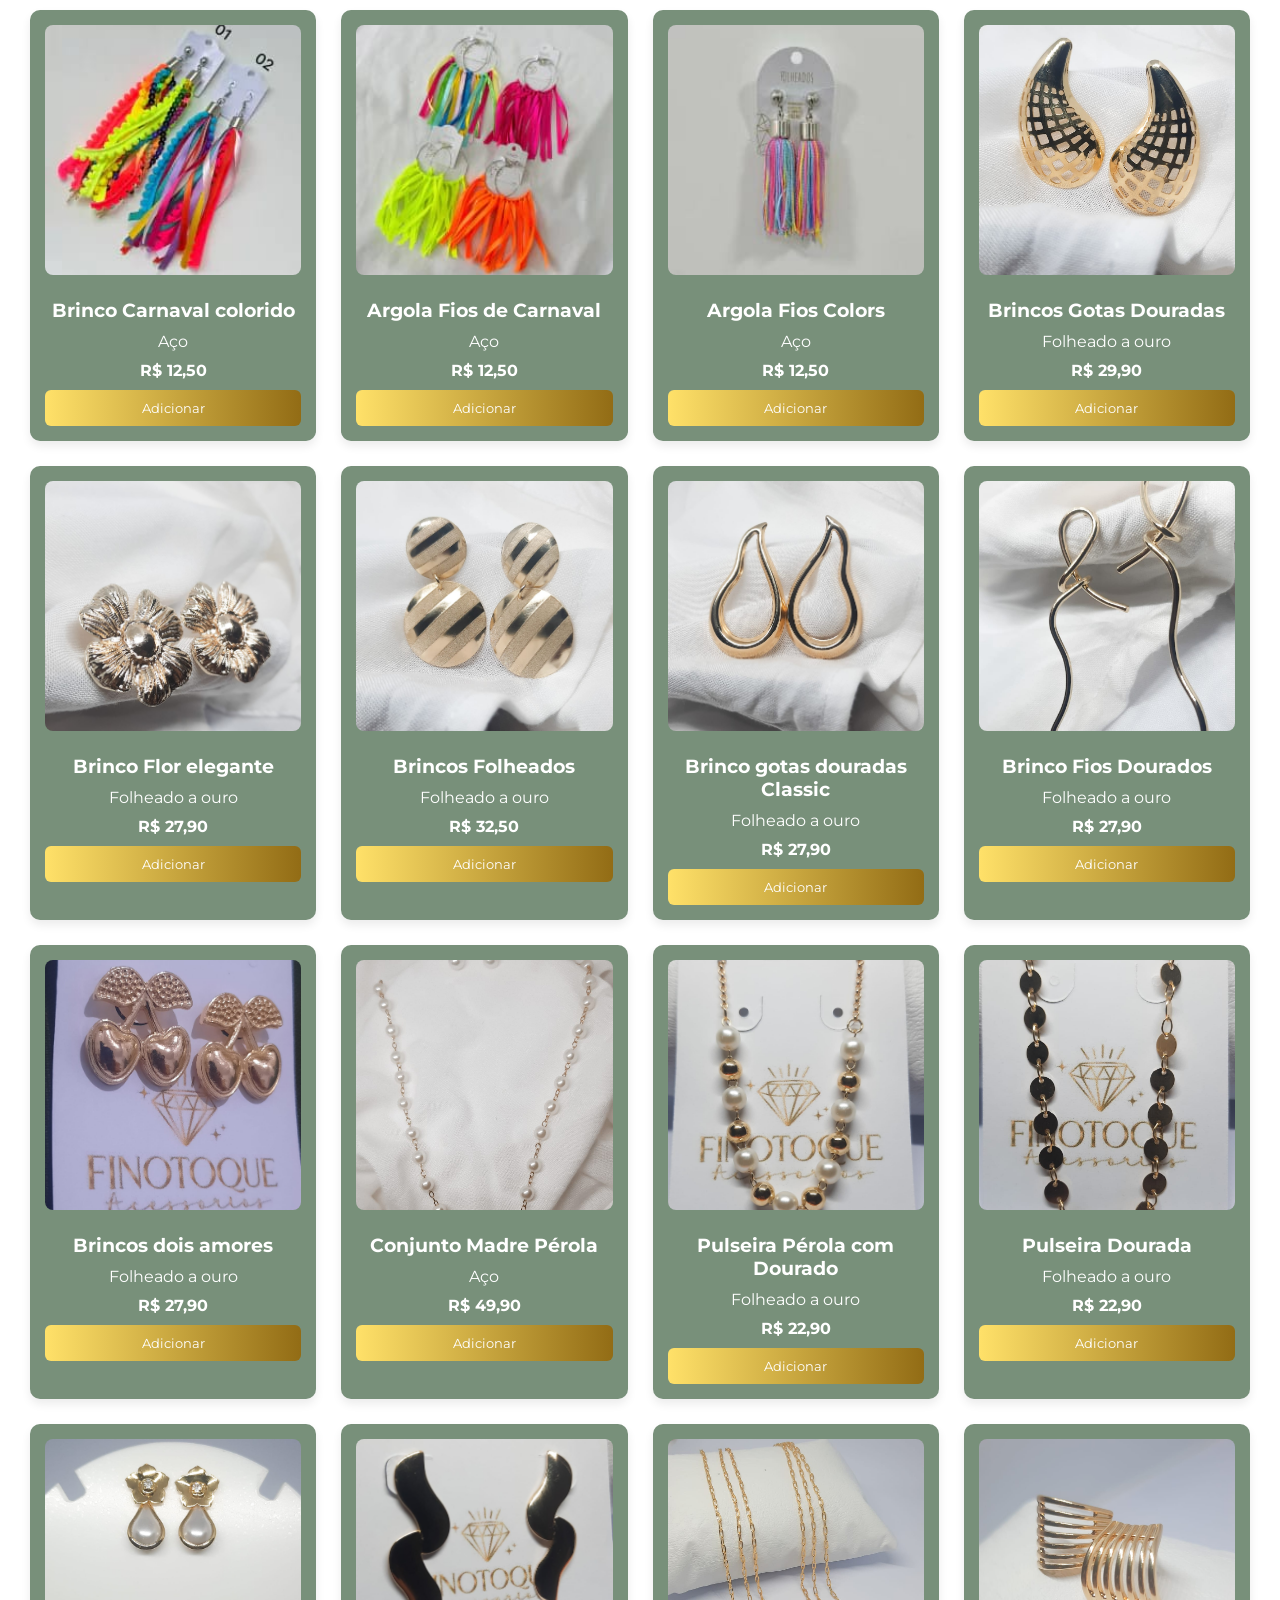
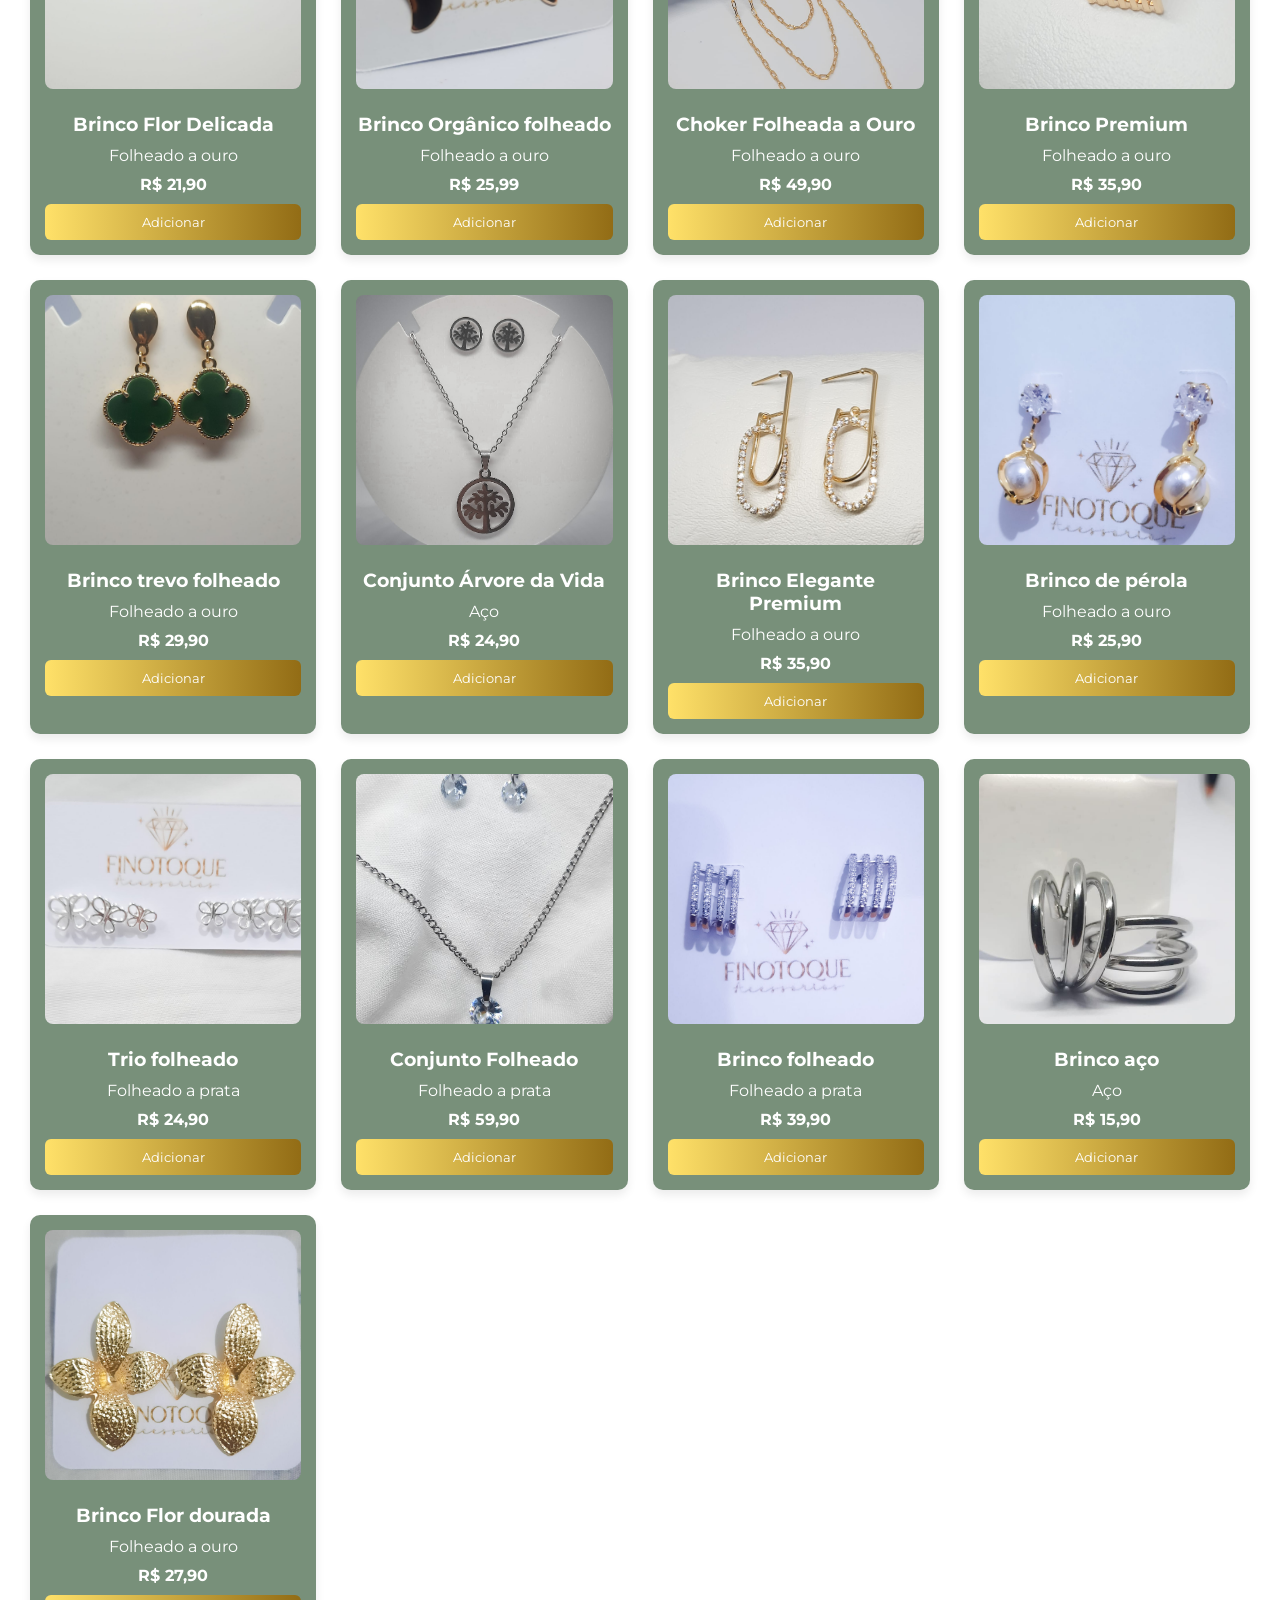
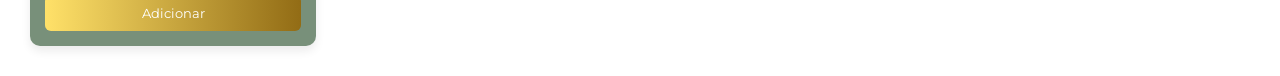
==== commit 33b2a56f: "Atualizando número de telefone" ====
--- a/index.html
+++ b/index.html
@@ -488,19 +488,6 @@
         <button class="adicionar" onclick="addToCart('Brinco Flor dourada', 27.9)">Adicionar</button>
     </div>
 
-    <div class="product-card"
-        data-name="Brinco Flor dourada"
-        data-category="brinco"
-        data-material="ouro"
-        data-price="27.9">
-
-        <div class="product-img"><img src="img/produtos2/flor dourada.png" alt=""></div>
-        <h3>Teste</h3>
-        <p>teste</p>
-        <span>R$ 27,90</span>
-        <button class="adicionar" onclick="addToCart('Brinco Flor dourada', 27.9)">Adicionar</button>
-    </div>
-
 </main>
 
 <script src="js/app.js"></script>
